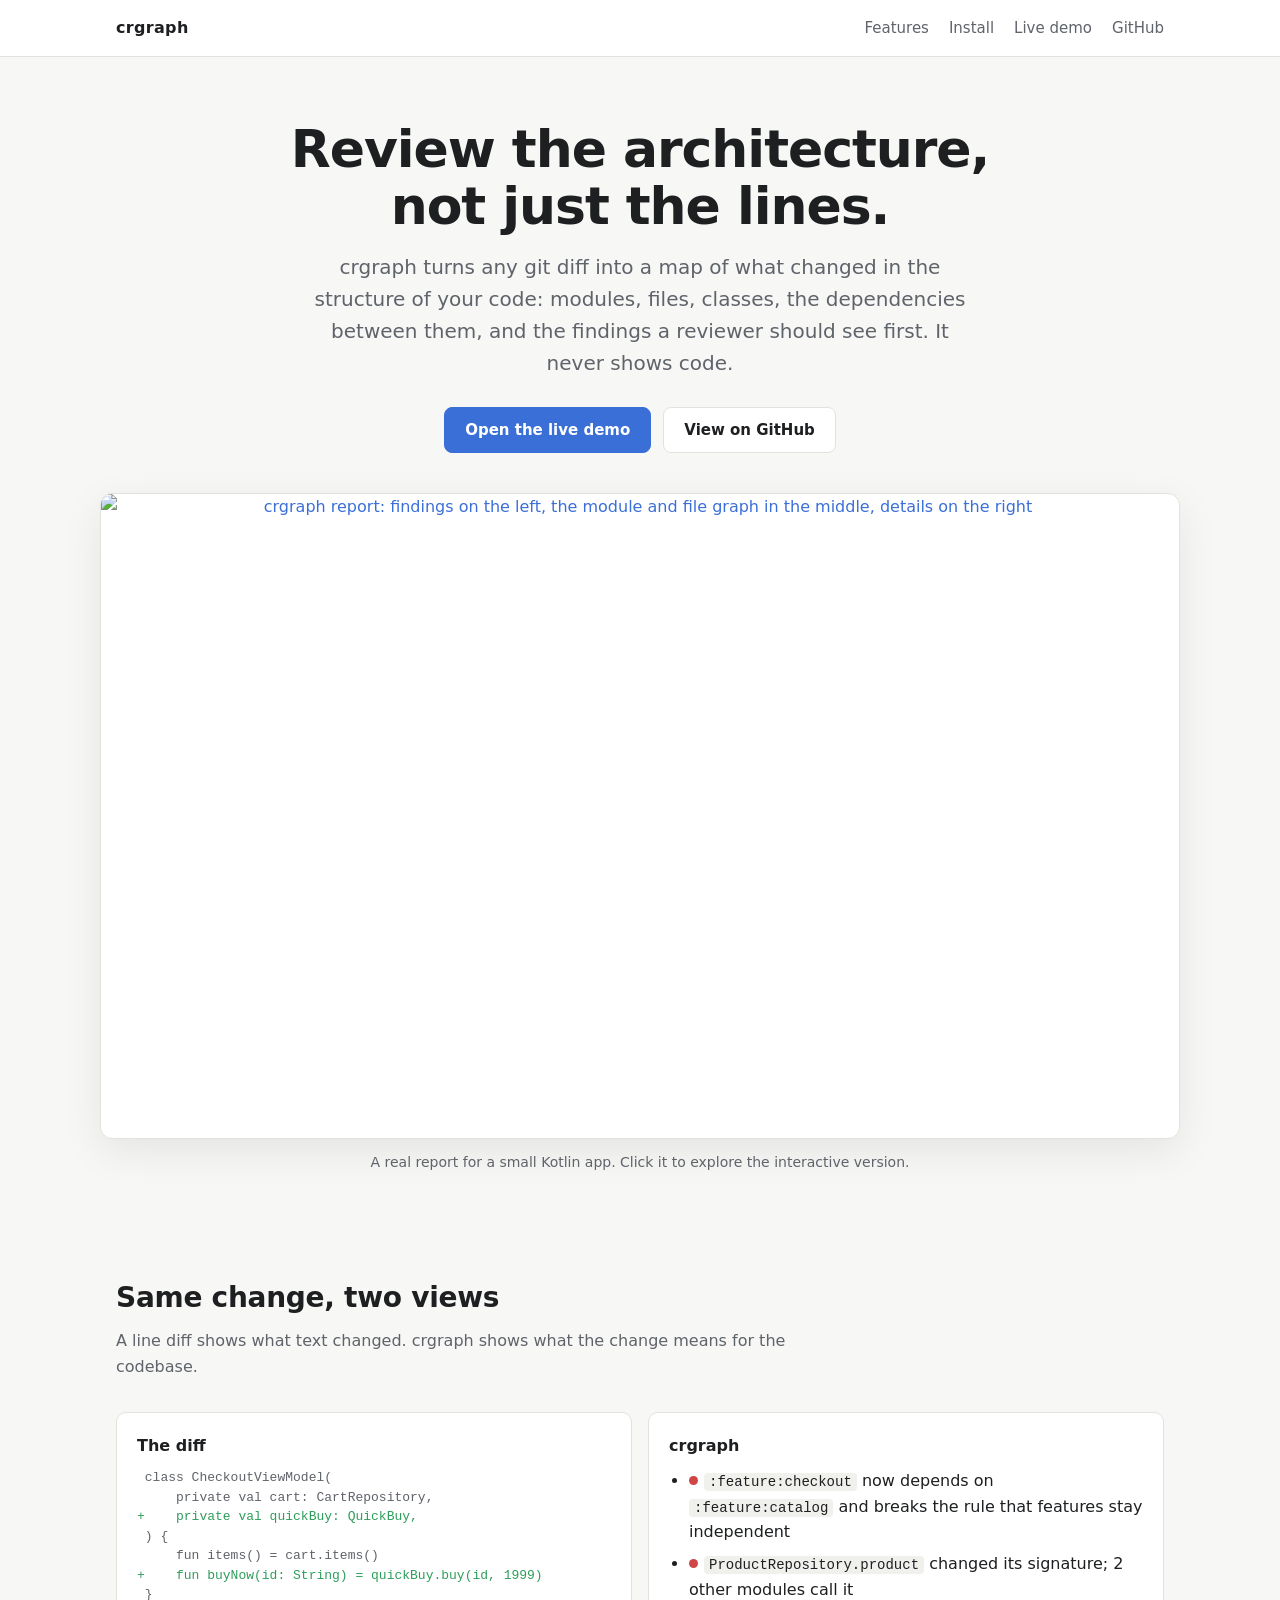
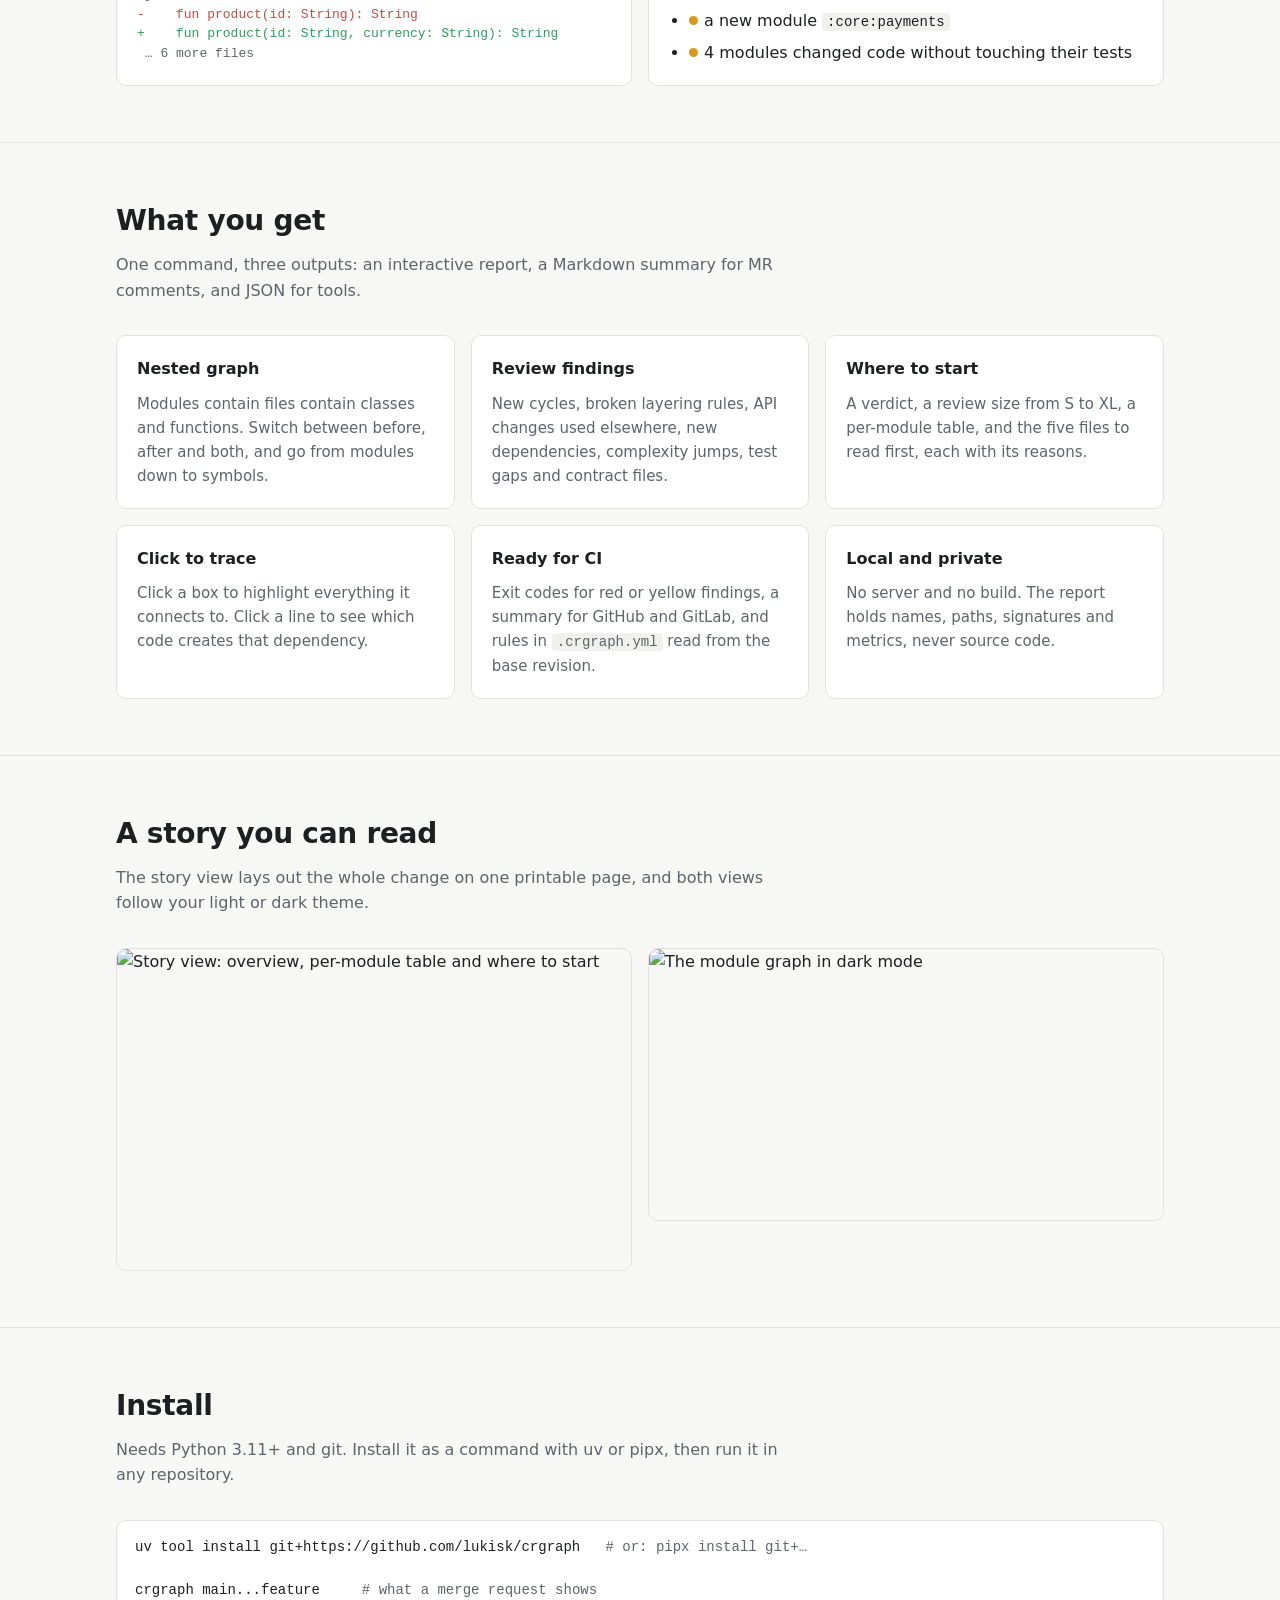
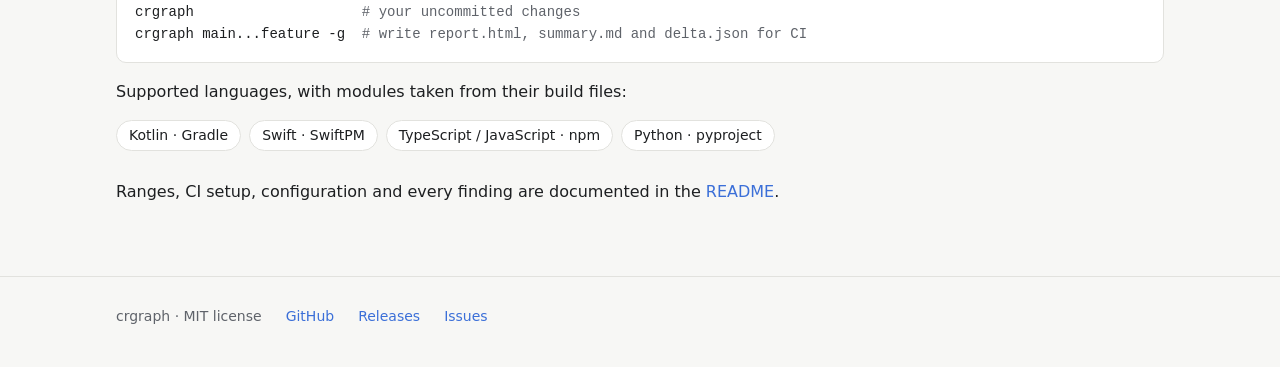
==== site/index.html @ 2d4d8835 "crgraph 0.1.0 Architecture-level code review for git diffs: modules, files, symbols, their dependenc" ====
<!doctype html>
<html lang="en">
<head>
<meta charset="utf-8">
<meta name="viewport" content="width=device-width, initial-scale=1">
<title>crgraph</title>
<meta name="description" content="Architecture-level code review for git diffs: modules, dependencies and review findings as an interactive graph. Never shows code.">
<meta property="og:title" content="crgraph">
<meta property="og:description" content="Architecture-level code review for git diffs. Never shows code.">
<meta property="og:image" content="https://lukisk.github.io/crgraph/images/report.png">
<meta property="og:url" content="https://lukisk.github.io/crgraph/">
<meta name="twitter:card" content="summary_large_image">
<link rel="icon" href="data:image/svg+xml,%3Csvg xmlns='http://www.w3.org/2000/svg' viewBox='0 0 32 32'%3E%3Crect x='2' y='4' width='12' height='9' rx='3' fill='%23dff5e7' stroke='%232e9e5b' stroke-width='2'/%3E%3Crect x='18' y='19' width='12' height='9' rx='3' fill='%23fbefd3' stroke='%23d99a1e' stroke-width='2'/%3E%3Cpath d='M8 13v6a4 4 0 0 0 4 4h6' fill='none' stroke='%233b6fd8' stroke-width='2'/%3E%3C/svg%3E">
<style>
:root {
  --bg: #f7f7f5; --panel: #ffffff; --fg: #1d1f21; --muted: #5f636a; --line: #e2e2de; --accent: #3b6fd8;
  --added: #2e9e5b; --added-bg: #dff5e7; --modified: #d99a1e; --modified-bg: #fbefd3; --danger: #d04545;
  --code-bg: #f0f0ec;
  --mono: ui-monospace, "SF Mono", Menlo, Consolas, monospace;
  --sans: system-ui, -apple-system, "Segoe UI", Roboto, sans-serif;
  color-scheme: light dark;
}
@media (prefers-color-scheme: dark) {
  :root:not([data-theme="light"]) {
    --bg: #15171a; --panel: #1d2024; --fg: #e6e6e3; --muted: #9a9ea5; --line: #30343a; --accent: #7aa2f7;
    --added-bg: #173524; --modified-bg: #3a2e12; --danger: #ef6b6b; --code-bg: #23272c;
  }
}
:root[data-theme="dark"] {
  --bg: #15171a; --panel: #1d2024; --fg: #e6e6e3; --muted: #9a9ea5; --line: #30343a; --accent: #7aa2f7;
  --added-bg: #173524; --modified-bg: #3a2e12; --danger: #ef6b6b; --code-bg: #23272c;
}
* { box-sizing: border-box; }
html { -webkit-text-size-adjust: 100%; }
body { margin: 0; background: var(--bg); color: var(--fg); font: 16px/1.6 var(--sans); }
a { color: var(--accent); text-decoration: none; }
a:hover { text-decoration: underline; }
code, pre { font-family: var(--mono); font-size: 14px; }
code { background: var(--code-bg); padding: 1px 5px; border-radius: 4px; }
.wrap { max-width: 1080px; margin: 0 auto; padding: 0 16px; }

header.top { border-bottom: 1px solid var(--line); background: var(--panel); }
header.top .wrap { display: flex; align-items: center; gap: 20px; height: 56px; }
.brand { font-weight: 700; letter-spacing: .02em; color: var(--fg); display: flex; align-items: center; gap: 8px; }
.brand:hover { text-decoration: none; }
nav { margin-left: auto; display: flex; gap: 20px; font-size: 15px; }
nav a { color: var(--muted); }
nav a:hover { color: var(--fg); text-decoration: none; }

.hero { padding: 64px 0 32px; text-align: center; }
.hero h1 { font-size: clamp(32px, 6vw, 52px); line-height: 1.1; margin: 0 0 16px; font-weight: 700; letter-spacing: -.02em; }
.hero p.lead { font-size: clamp(17px, 2.4vw, 20px); color: var(--muted); max-width: 680px; margin: 0 auto 28px; }
.cta { display: flex; gap: 12px; justify-content: center; flex-wrap: wrap; }
.btn { display: inline-flex; align-items: center; gap: 8px; padding: 10px 20px; border-radius: 8px; font-weight: 600; font-size: 15px;
       border: 1px solid var(--line); background: var(--panel); color: var(--fg); }
.btn:hover { text-decoration: none; border-color: var(--accent); }
.btn.primary { background: var(--accent); border-color: var(--accent); color: #fff; }
.btn.primary:hover { filter: brightness(1.08); }

.shot { margin: 40px auto 0; border: 1px solid var(--line); border-radius: 12px; overflow: hidden; background: var(--panel);
        box-shadow: 0 12px 40px rgba(0, 0, 0, .08); }
.shot img { display: block; width: 100%; height: auto; }
.caption { text-align: center; color: var(--muted); font-size: 14px; margin-top: 12px; }

section { padding: 56px 0; }
section + section { border-top: 1px solid var(--line); }
h2 { font-size: 28px; margin: 0 0 8px; letter-spacing: -.01em; }
.sub { color: var(--muted); margin: 0 0 32px; max-width: 680px; }

.compare { display: grid; grid-template-columns: 1fr 1fr; gap: 16px; }
.card { background: var(--panel); border: 1px solid var(--line); border-radius: 10px; padding: 20px; min-width: 0; }
.card h3 { margin: 0 0 10px; font-size: 16px; }
.card ul { margin: 0; padding-left: 20px; }
.card li + li { margin-top: 6px; }
.diff { font-family: var(--mono); font-size: 13px; line-height: 1.5; color: var(--muted); white-space: pre; overflow-x: auto; margin: 0; }
.diff .add { color: var(--added); }
.diff .del { color: var(--danger); }
.dot { display: inline-block; width: 9px; height: 9px; border-radius: 50%; margin-right: 6px; vertical-align: 1px; }
.dot.red { background: var(--danger); }
.dot.yellow { background: var(--modified); }

.features { display: grid; grid-template-columns: repeat(3, 1fr); gap: 16px; }
.features .card p { margin: 0; color: var(--muted); font-size: 15px; }

.two { display: grid; grid-template-columns: 1fr 1fr; gap: 16px; align-items: start; }
.two img { width: 100%; height: auto; border: 1px solid var(--line); border-radius: 10px; display: block; }

pre.block { max-width: 100%; background: var(--panel); border: 1px solid var(--line); border-radius: 10px; padding: 16px 18px; overflow-x: auto; margin: 0 0 16px; line-height: 1.55; }
pre.block .c { color: var(--muted); }
.langs { display: flex; flex-wrap: wrap; gap: 8px; margin-top: 8px; }
.pill { border: 1px solid var(--line); background: var(--panel); border-radius: 999px; padding: 3px 12px; font-size: 14px; }

footer { border-top: 1px solid var(--line); padding: 28px 0 40px; color: var(--muted); font-size: 14px; }
footer .wrap { display: flex; flex-wrap: wrap; gap: 8px 24px; }

@media (max-width: 820px) {
  .features { grid-template-columns: 1fr 1fr; }
}
@media (max-width: 640px) {
  nav a.hide-sm { display: none; }
  .compare, .two, .features { grid-template-columns: 1fr; }
  .hero { padding-top: 40px; }
  section { padding: 40px 0; }
}
</style>
</head>
<body>
<header class="top">
  <div class="wrap">
    <a class="brand" href="./">crgraph</a>
    <nav>
      <a class="hide-sm" href="#features">Features</a>
      <a class="hide-sm" href="#install">Install</a>
      <a href="demo/report.html">Live demo</a>
      <a href="https://github.com/lukisk/crgraph">GitHub</a>
    </nav>
  </div>
</header>

<main>
  <div class="wrap hero">
    <h1>Review the architecture,<br>not just the lines.</h1>
    <p class="lead">crgraph turns any git diff into a map of what changed in the structure of your code: modules, files,
      classes, the dependencies between them, and the findings a reviewer should see first. It never shows code.</p>
    <div class="cta">
      <a class="btn primary" href="demo/report.html">Open the live demo</a>
      <a class="btn" href="https://github.com/lukisk/crgraph">View on GitHub</a>
    </div>
    <div class="shot"><a href="demo/report.html"><img src="images/report.png" width="1800" height="1075"
      alt="crgraph report: findings on the left, the module and file graph in the middle, details on the right"></a></div>
    <p class="caption">A real report for a small Kotlin app. Click it to explore the interactive version.</p>
  </div>

  <section>
    <div class="wrap">
      <h2>Same change, two views</h2>
      <p class="sub">A line diff shows what text changed. crgraph shows what the change means for the codebase.</p>
      <div class="compare">
        <div class="card">
          <h3>The diff</h3>
<pre class="diff"> class CheckoutViewModel(
     private val cart: CartRepository,
<span class="add">+    private val quickBuy: QuickBuy,</span>
 ) {
     fun items() = cart.items()
<span class="add">+    fun buyNow(id: String) = quickBuy.buy(id, 1999)</span>
 }
<span class="del">-    fun product(id: String): String</span>
<span class="add">+    fun product(id: String, currency: String): String</span>
 <span class="c">… 6 more files</span></pre>
        </div>
        <div class="card">
          <h3>crgraph</h3>
          <ul>
            <li><span class="dot red"></span><code>:feature:checkout</code> now depends on <code>:feature:catalog</code> and breaks the rule that features stay independent</li>
            <li><span class="dot red"></span><code>ProductRepository.product</code> changed its signature; 2 other modules call it</li>
            <li><span class="dot yellow"></span>a new module <code>:core:payments</code></li>
            <li><span class="dot yellow"></span>4 modules changed code without touching their tests</li>
          </ul>
        </div>
      </div>
    </div>
  </section>

  <section id="features">
    <div class="wrap">
      <h2>What you get</h2>
      <p class="sub">One command, three outputs: an interactive report, a Markdown summary for MR comments, and JSON for tools.</p>
      <div class="features">
        <div class="card"><h3>Nested graph</h3><p>Modules contain files contain classes and functions. Switch between before, after and both, and go from modules down to symbols.</p></div>
        <div class="card"><h3>Review findings</h3><p>New cycles, broken layering rules, API changes used elsewhere, new dependencies, complexity jumps, test gaps and contract files.</p></div>
        <div class="card"><h3>Where to start</h3><p>A verdict, a review size from S to XL, a per-module table, and the five files to read first, each with its reasons.</p></div>
        <div class="card"><h3>Click to trace</h3><p>Click a box to highlight everything it connects to. Click a line to see which code creates that dependency.</p></div>
        <div class="card"><h3>Ready for CI</h3><p>Exit codes for red or yellow findings, a summary for GitHub and GitLab, and rules in <code>.crgraph.yml</code> read from the base revision.</p></div>
        <div class="card"><h3>Local and private</h3><p>No server and no build. The report holds names, paths, signatures and metrics, never source code.</p></div>
      </div>
    </div>
  </section>

  <section>
    <div class="wrap">
      <h2>A story you can read</h2>
      <p class="sub">The story view lays out the whole change on one printable page, and both views follow your light or dark theme.</p>
      <div class="two">
        <img src="images/story.png" width="1800" height="1125" alt="Story view: overview, per-module table and where to start">
        <img src="images/report-dark.png" width="1800" height="950" alt="The module graph in dark mode">
      </div>
    </div>
  </section>

  <section id="install">
    <div class="wrap">
      <h2>Install</h2>
      <p class="sub">Needs Python 3.11+ and git. Install it as a command with uv or pipx, then run it in any repository.</p>
<pre class="block">uv tool install git+https://github.com/lukisk/crgraph   <span class="c"># or: pipx install git+…</span>

crgraph main...feature     <span class="c"># what a merge request shows</span>
crgraph                    <span class="c"># your uncommitted changes</span>
crgraph main...feature -g  <span class="c"># write report.html, summary.md and delta.json for CI</span></pre>
      <p>Supported languages, with modules taken from their build files:</p>
      <div class="langs">
        <span class="pill">Kotlin · Gradle</span><span class="pill">Swift · SwiftPM</span>
        <span class="pill">TypeScript / JavaScript · npm</span><span class="pill">Python · pyproject</span>
      </div>
      <p style="margin-top:28px">Ranges, CI setup, configuration and every finding are documented in the
        <a href="https://github.com/lukisk/crgraph#readme">README</a>.</p>
    </div>
  </section>
</main>

<footer>
  <div class="wrap">
    <span>crgraph · MIT license</span>
    <a href="https://github.com/lukisk/crgraph">GitHub</a>
    <a href="https://github.com/lukisk/crgraph/releases">Releases</a>
    <a href="https://github.com/lukisk/crgraph/issues">Issues</a>
  </div>
</footer>
</body>
</html>
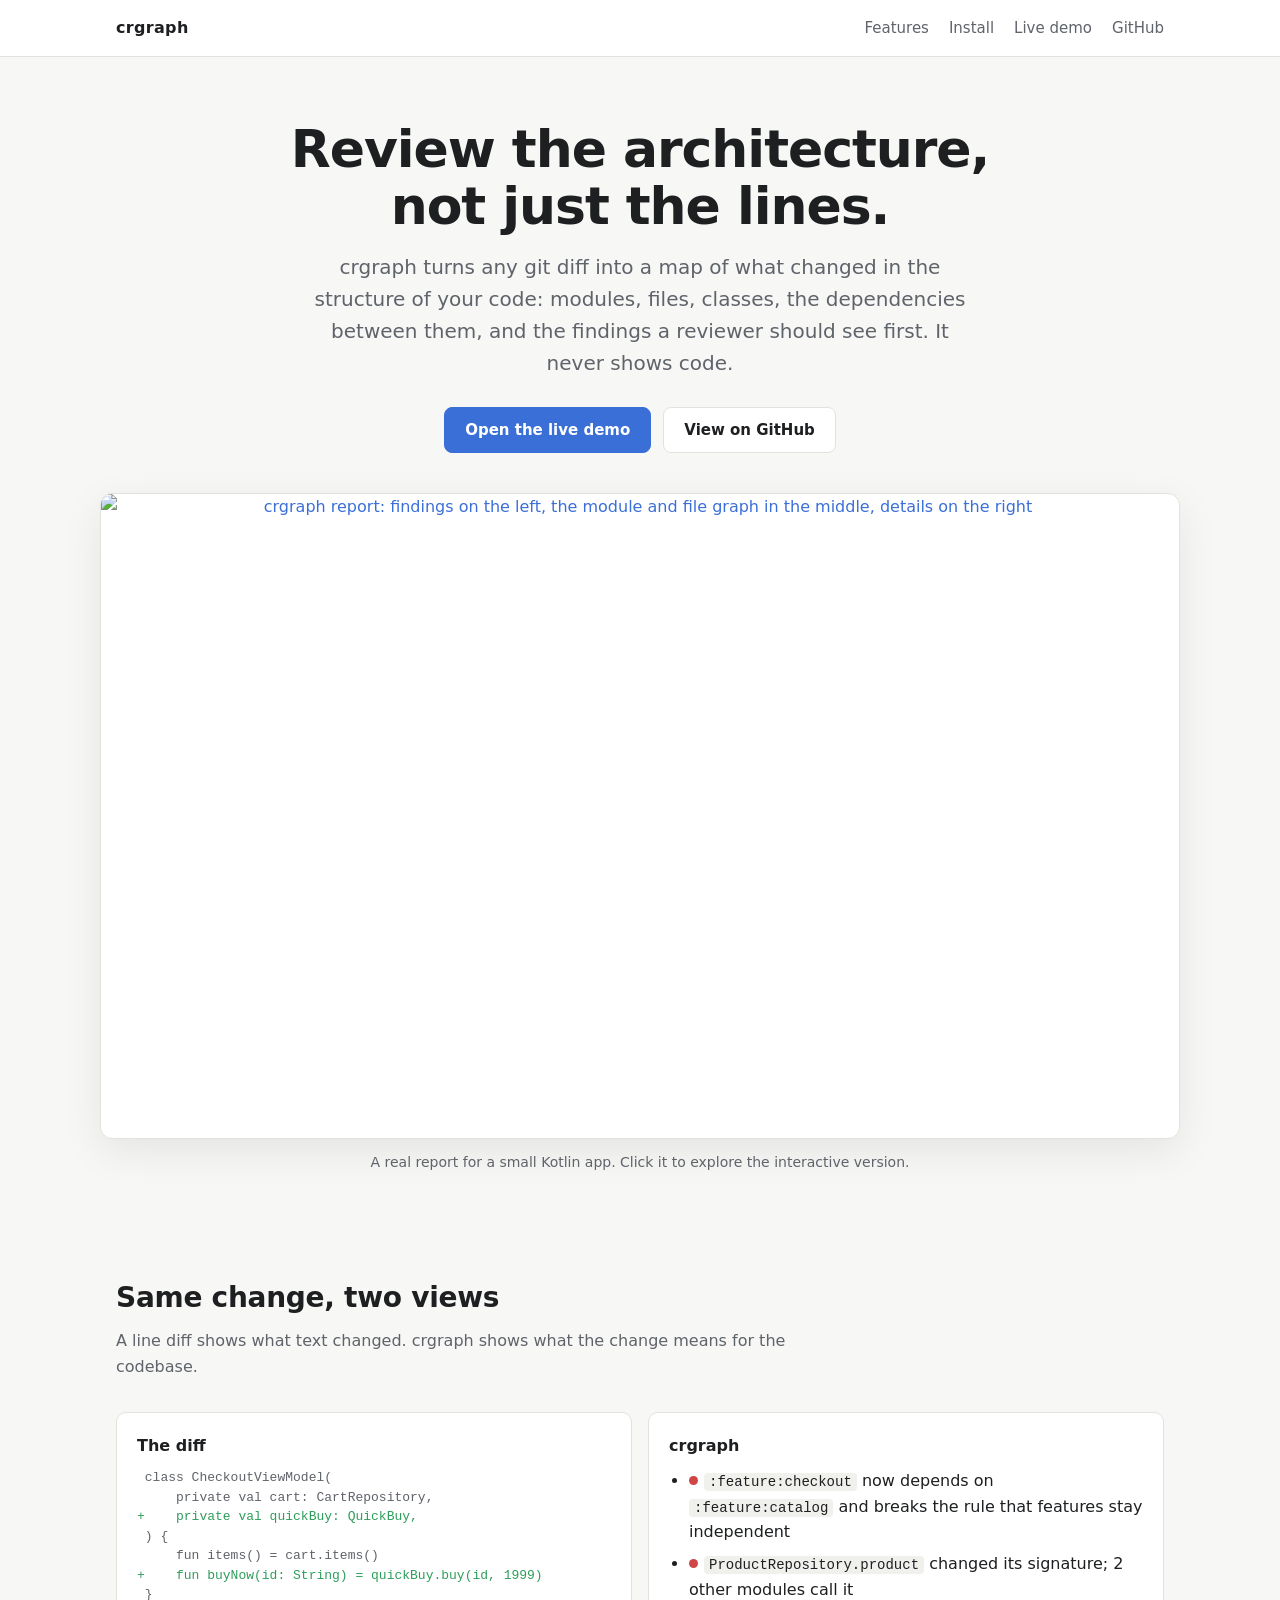
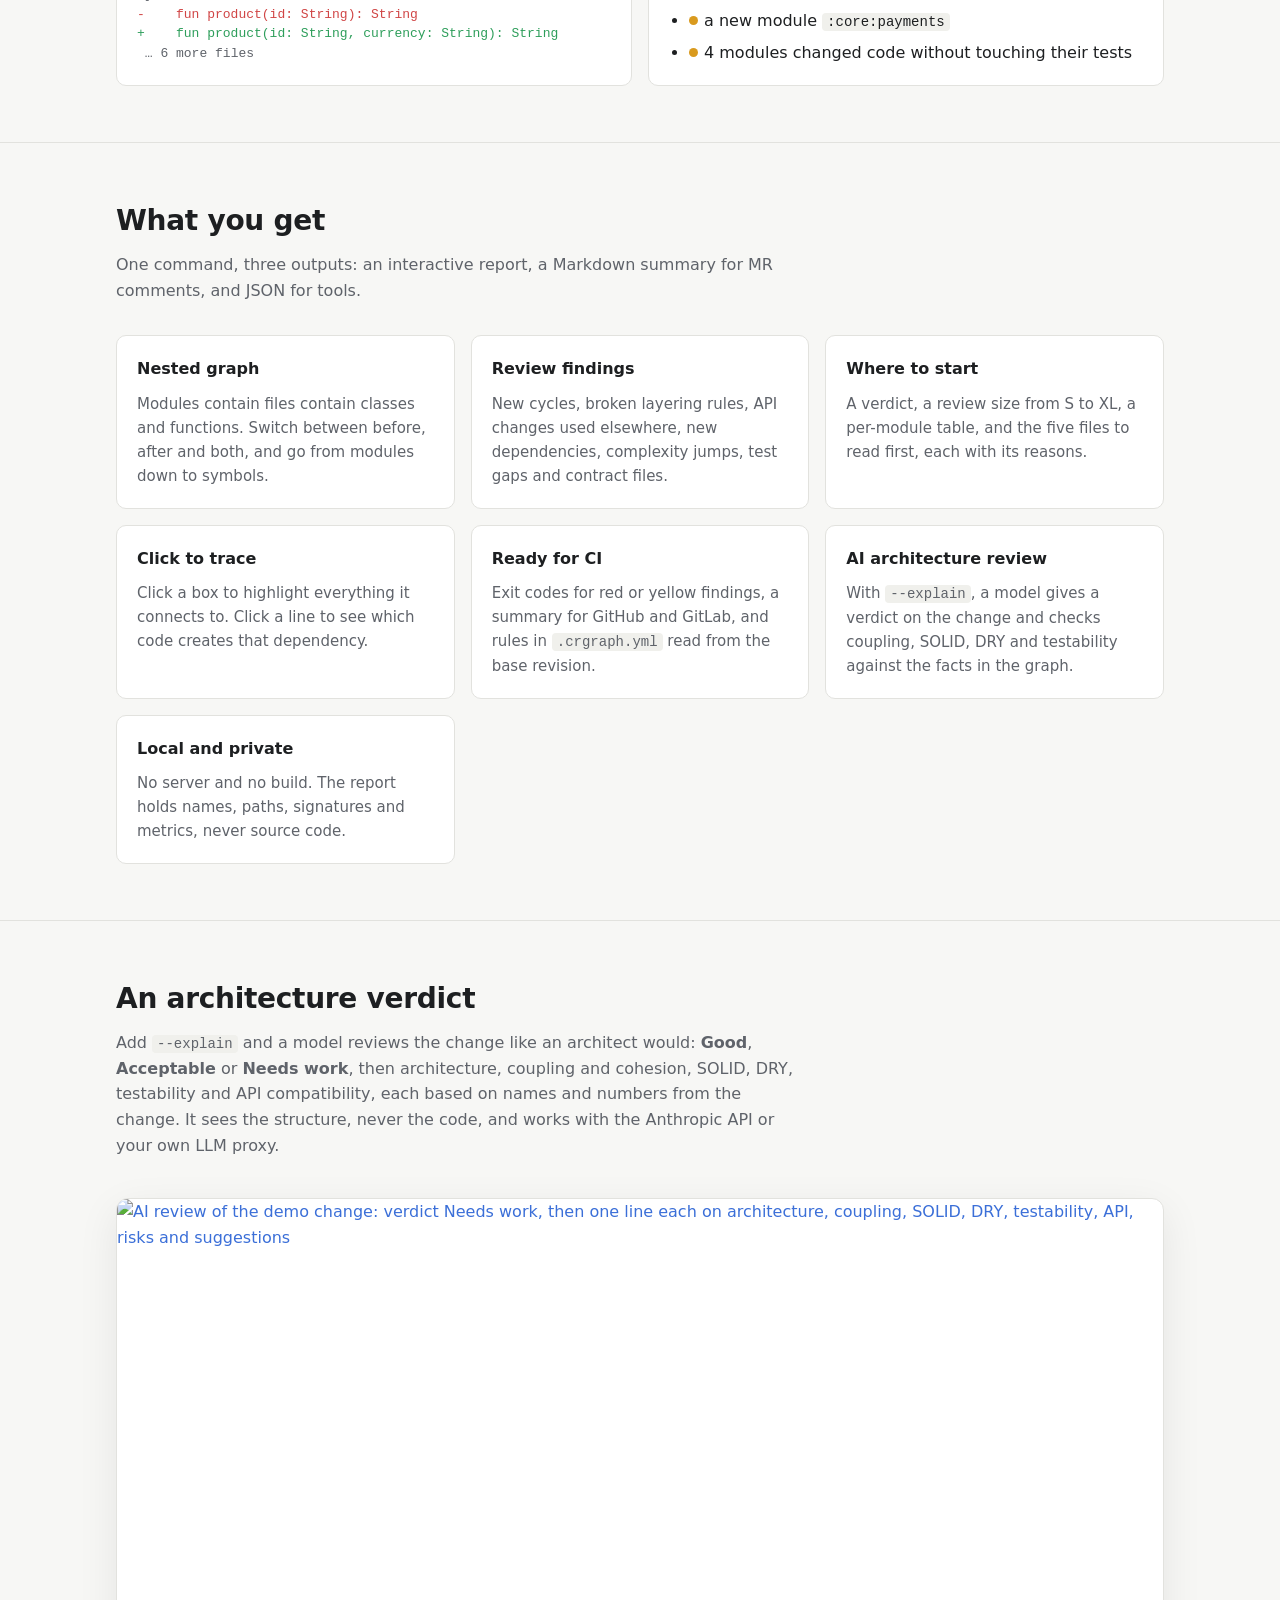
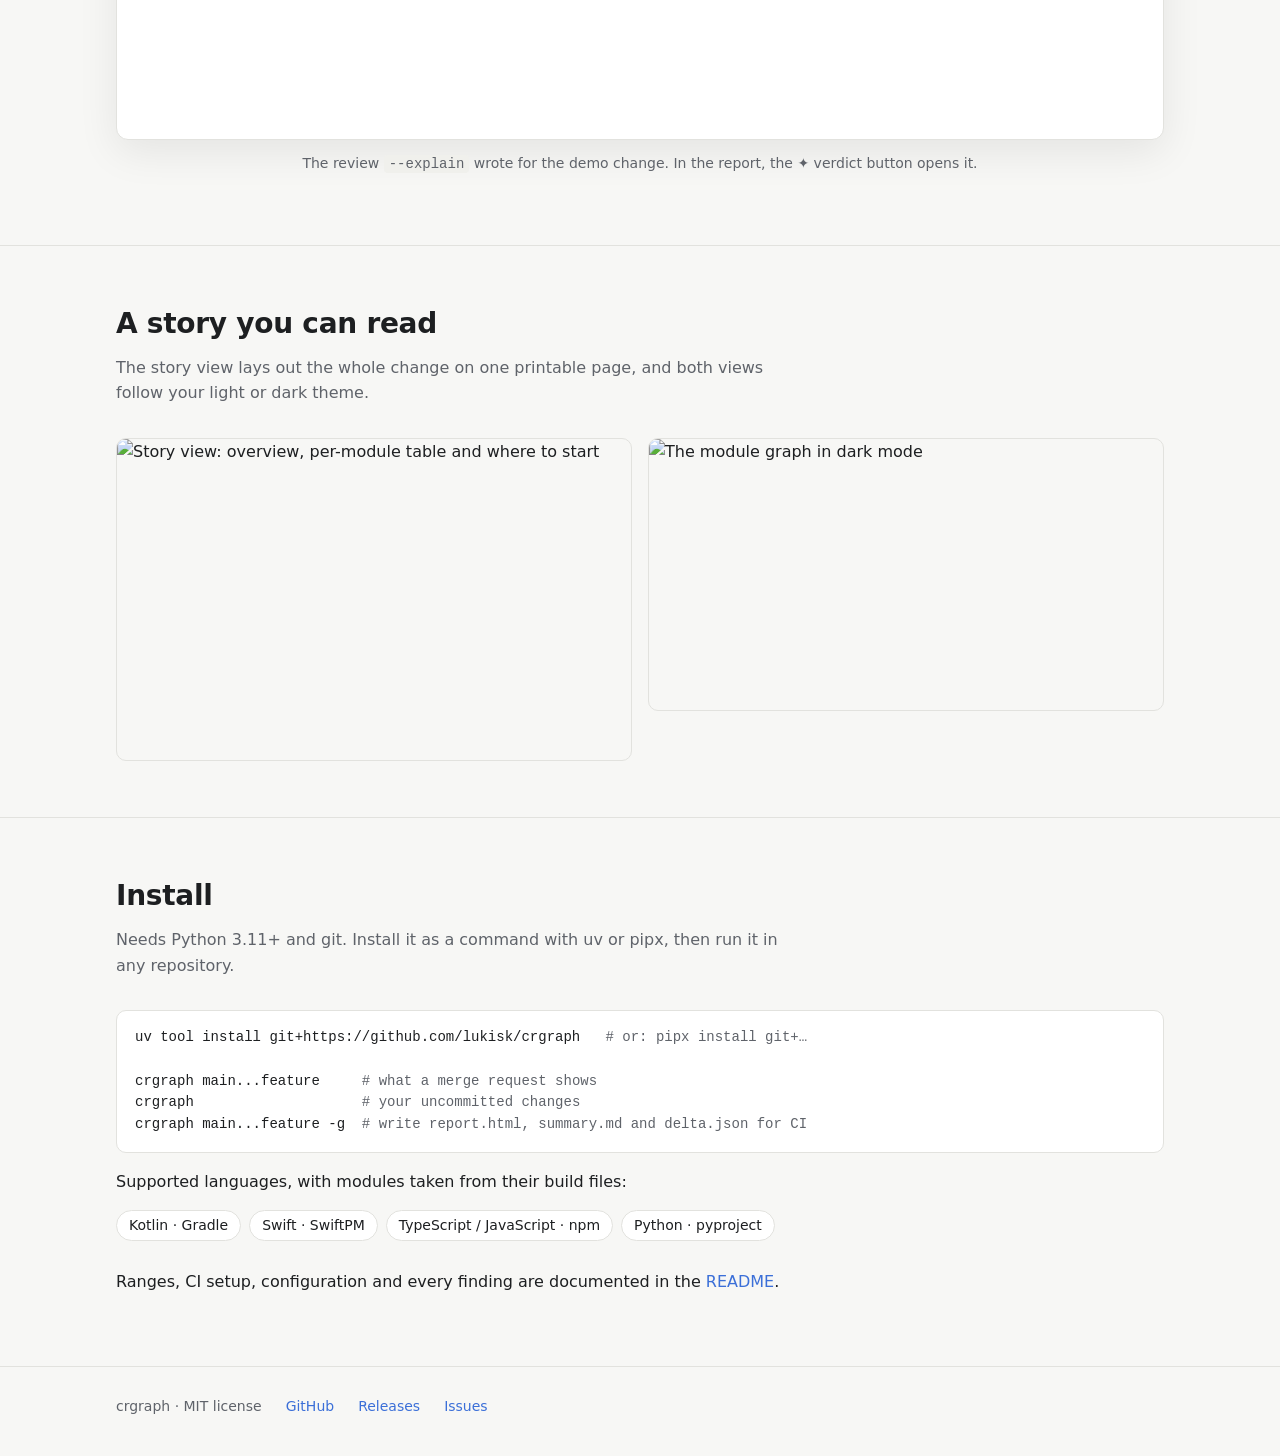
==== commit c5456cac: "Show the AI review on the site and in the README New screenshots with the review button, a review im" ====
--- a/site/index.html
+++ b/site/index.html
@@ -172,8 +172,22 @@
         <div class="card"><h3>Where to start</h3><p>A verdict, a review size from S to XL, a per-module table, and the five files to read first, each with its reasons.</p></div>
         <div class="card"><h3>Click to trace</h3><p>Click a box to highlight everything it connects to. Click a line to see which code creates that dependency.</p></div>
         <div class="card"><h3>Ready for CI</h3><p>Exit codes for red or yellow findings, a summary for GitHub and GitLab, and rules in <code>.crgraph.yml</code> read from the base revision.</p></div>
+        <div class="card"><h3>AI architecture review</h3><p>With <code>--explain</code>, a model gives a verdict on the change and checks coupling, SOLID, DRY and testability against the facts in the graph.</p></div>
         <div class="card"><h3>Local and private</h3><p>No server and no build. The report holds names, paths, signatures and metrics, never source code.</p></div>
       </div>
+    </div>
+  </section>
+
+  <section id="review">
+    <div class="wrap">
+      <h2>An architecture verdict</h2>
+      <p class="sub">Add <code>--explain</code> and a model reviews the change like an architect would: <b>Good</b>,
+        <b>Acceptable</b> or <b>Needs work</b>, then architecture, coupling and cohesion, SOLID, DRY, testability and API
+        compatibility, each based on names and numbers from the change. It sees the structure, never the code, and works
+        with the Anthropic API or your own LLM proxy.</p>
+      <div class="shot"><a href="demo/report.html"><img src="images/review.png" width="1016" height="524"
+        alt="AI review of the demo change: verdict Needs work, then one line each on architecture, coupling, SOLID, DRY, testability, API, risks and suggestions"></a></div>
+      <p class="caption">The review <code>--explain</code> wrote for the demo change. In the report, the ✦ verdict button opens it.</p>
     </div>
   </section>
 
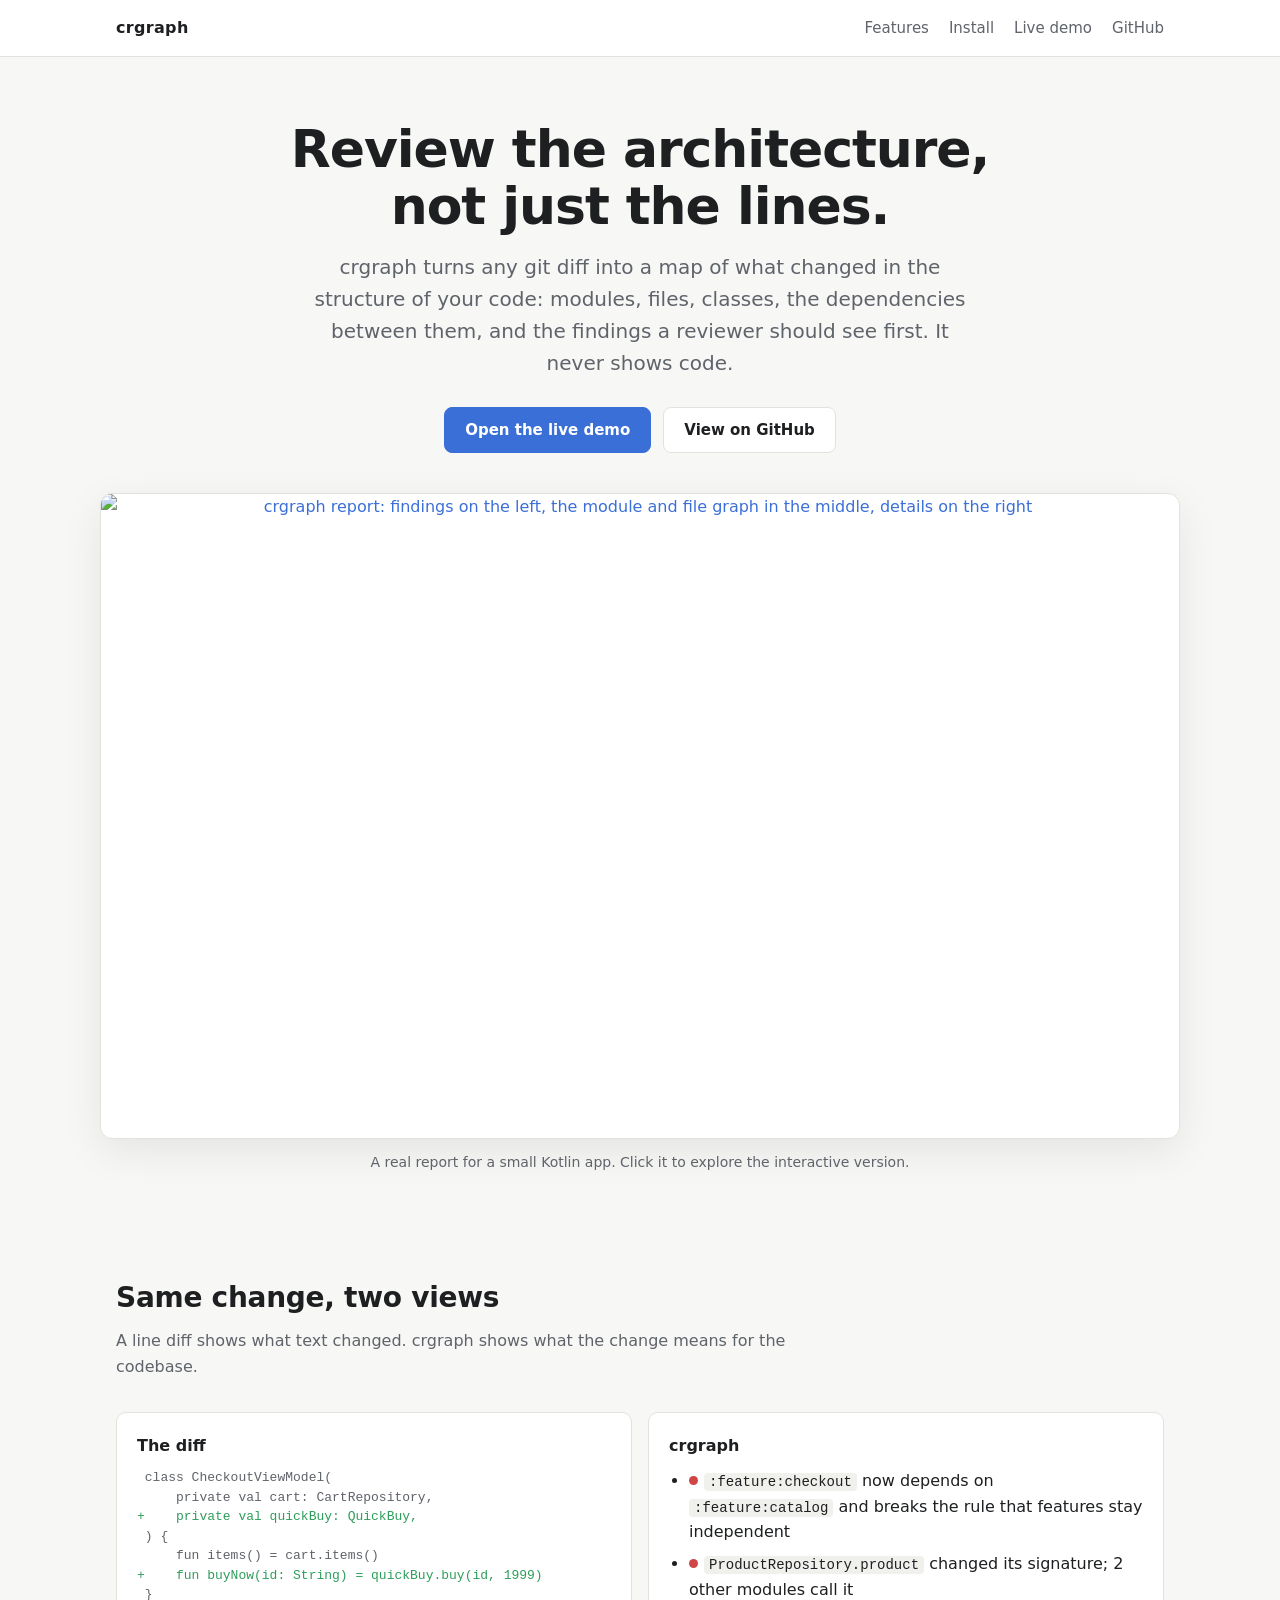
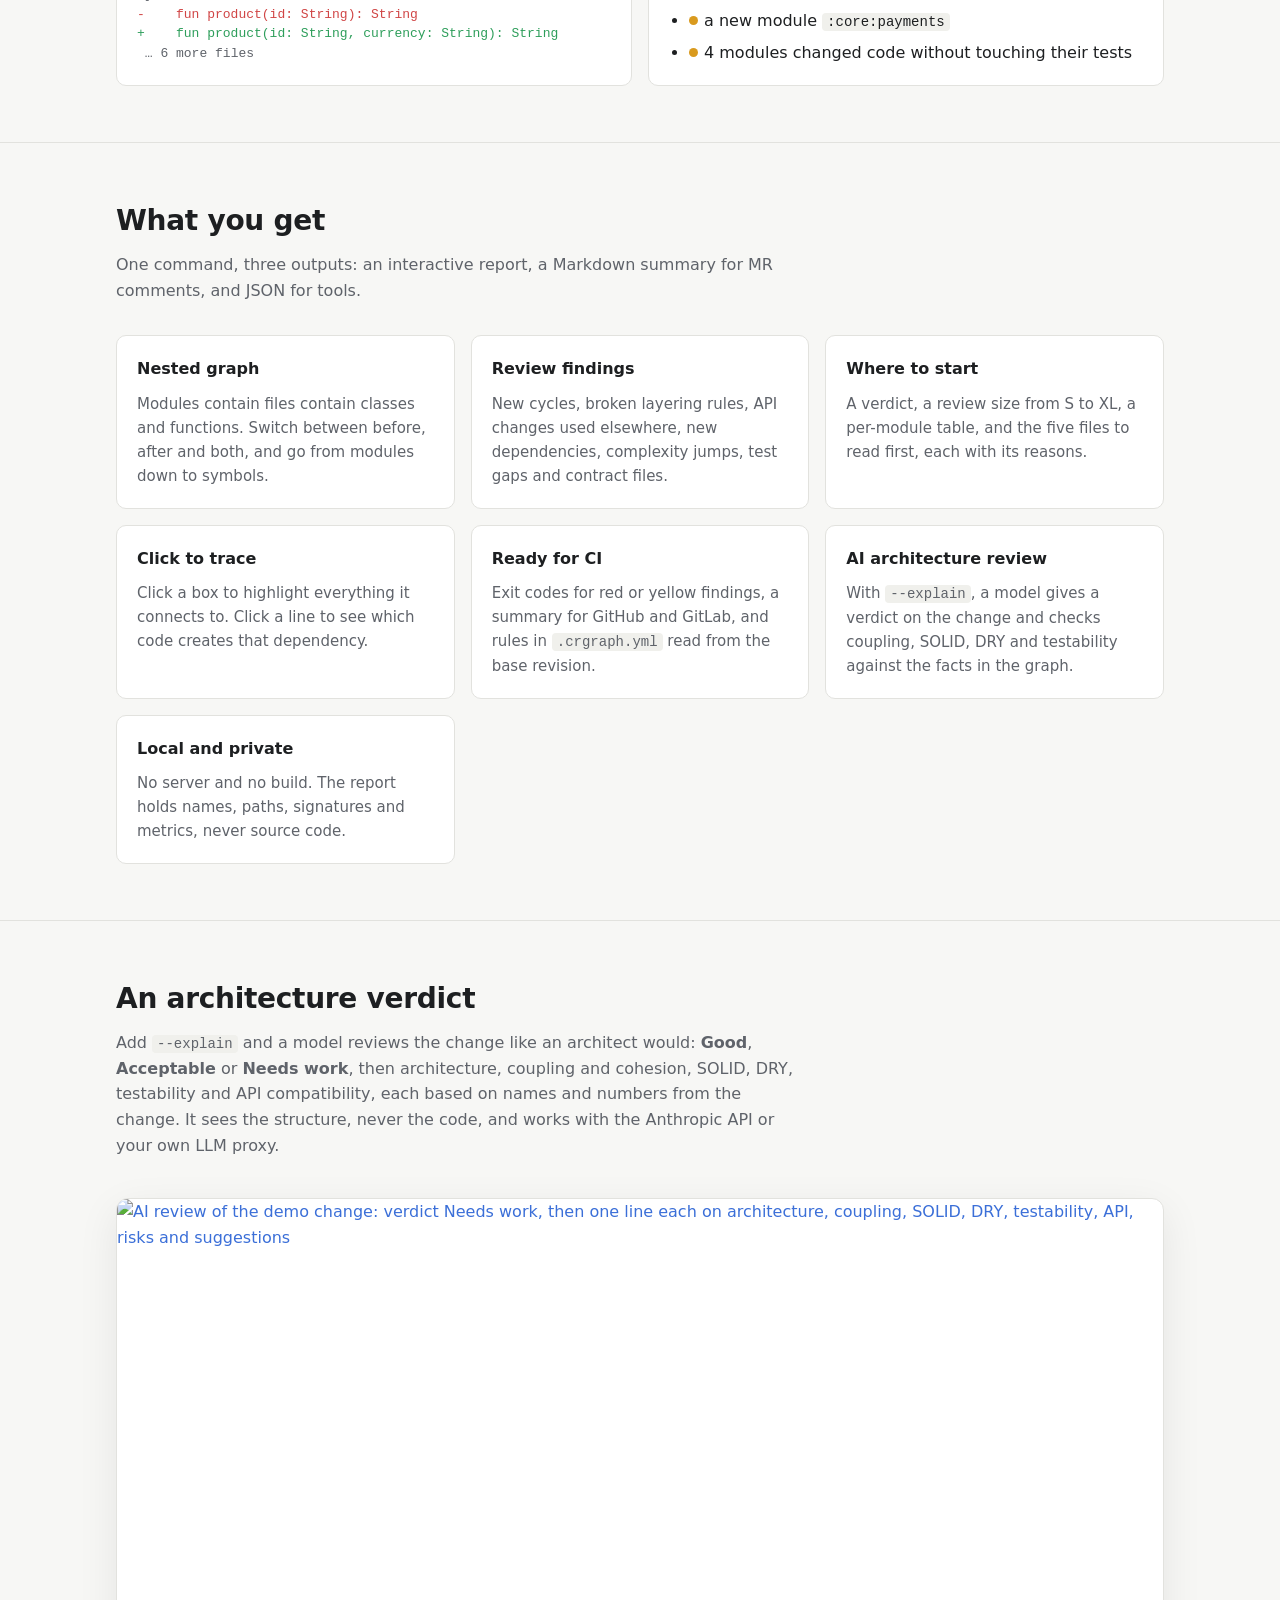
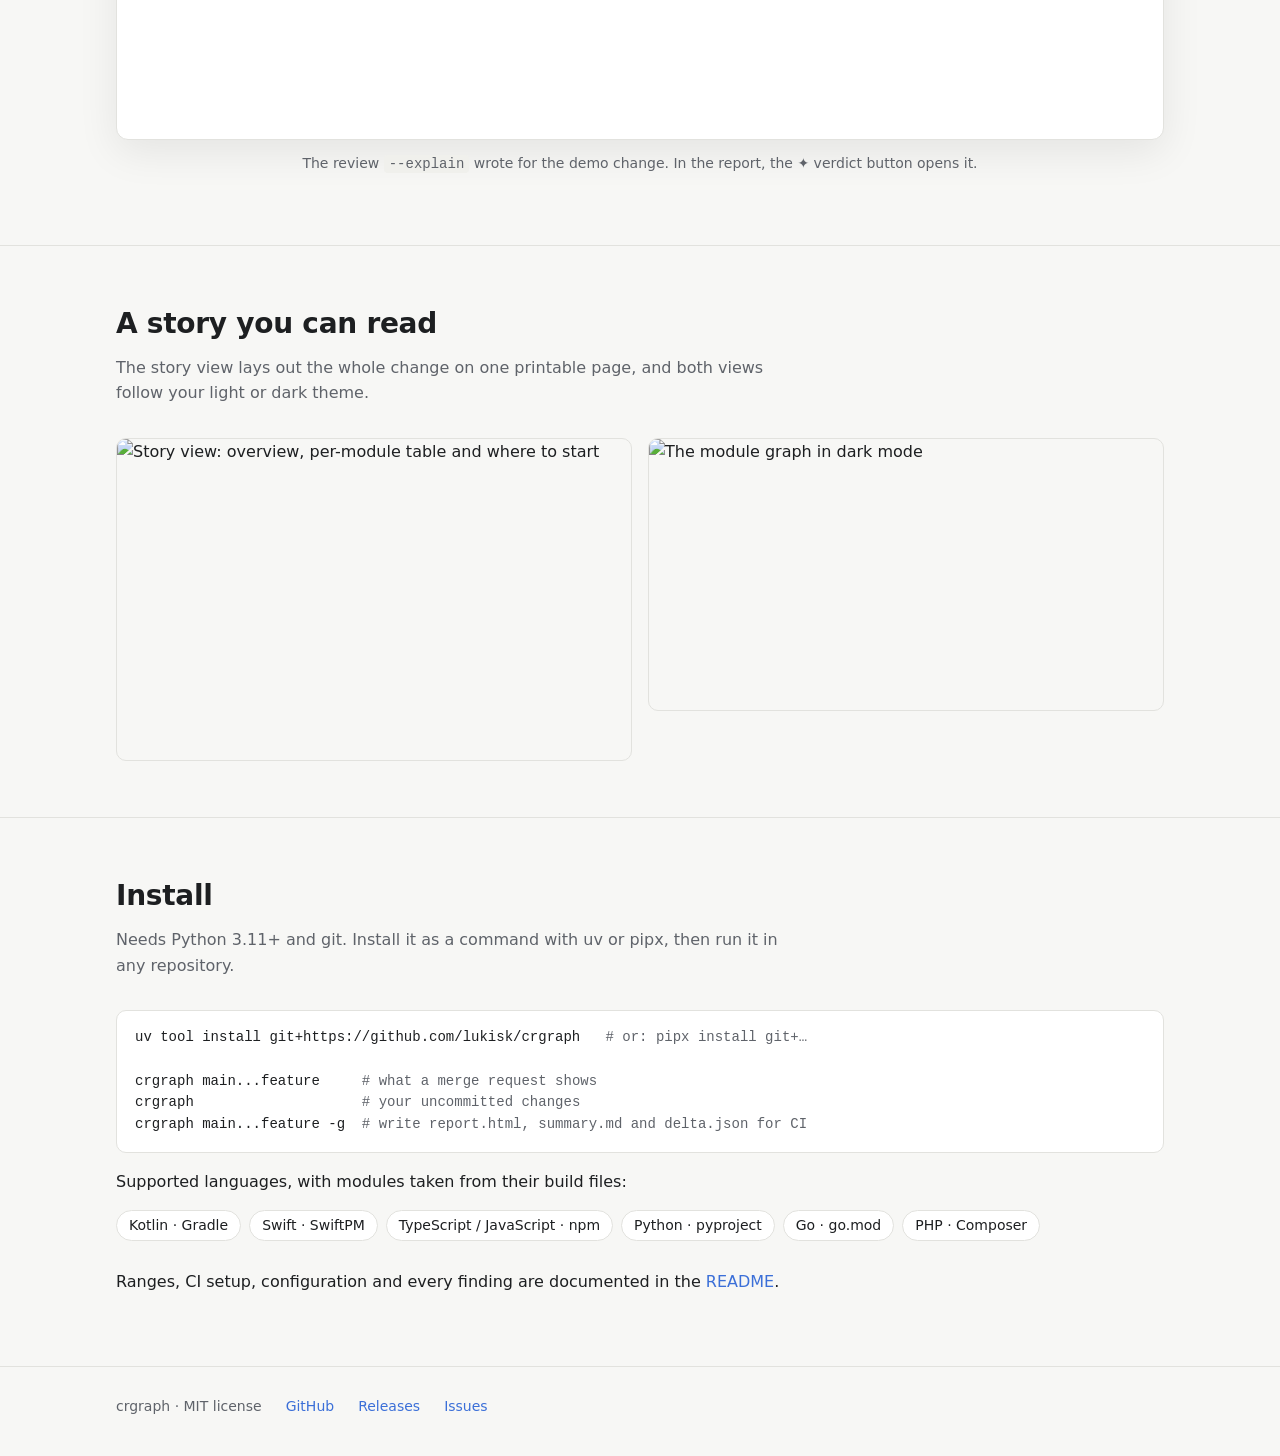
==== commit 7113e5e3: "crgraph 0.5.0 Go and PHP support.  Go: functions, methods grouped under their receiver type, structs" ====
--- a/site/index.html
+++ b/site/index.html
@@ -215,6 +215,7 @@
       <div class="langs">
         <span class="pill">Kotlin · Gradle</span><span class="pill">Swift · SwiftPM</span>
         <span class="pill">TypeScript / JavaScript · npm</span><span class="pill">Python · pyproject</span>
+        <span class="pill">Go · go.mod</span><span class="pill">PHP · Composer</span>
       </div>
       <p style="margin-top:28px">Ranges, CI setup, configuration and every finding are documented in the
         <a href="https://github.com/lukisk/crgraph#readme">README</a>.</p>
